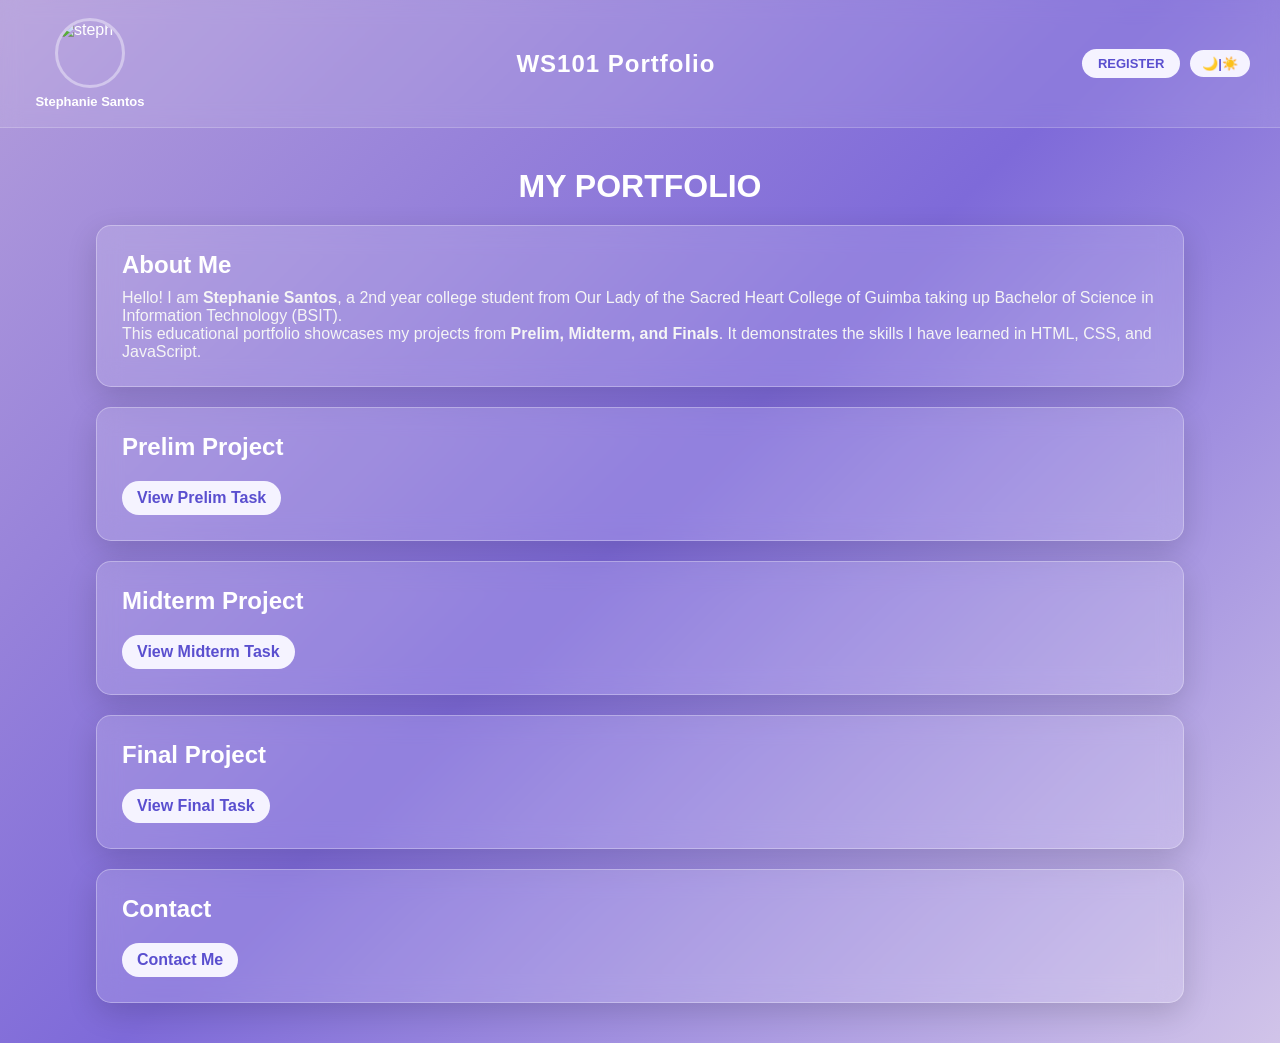
==== index.html @ 36067a89 "Add files via upload" ====
<!DOCTYPE html>
<html>
<head>
  <meta charset="UTF-8">
  <title>WS101 Portfolio | Stephanie Santos</title>
  <link rel="stylesheet" href="style.css">
  <script src="controller.js" defer></script>
</head>

<body>
<header>
  <!-- LEFT: photo + name -->
  <div class="header-left">
    <img src="images/steph.jpg" alt="steph">
    <p>Stephanie Santos</p>
  </div>
 
  <!-- CENTER: title -->
  <div class="header-center">
    <h1>WS101 Portfolio</h1>
  </div>
 
  <!-- RIGHT: buttons -->
  <div class="header-right">
    <a href="register.html" id="registerBtn">REGISTER</a>
    <button id="logoutBtn" style="display:none;">LOGOUT</button>
    <button id="darkToggle">🌙|☀️</button>
  </div>
</header>

<div class="container">

  <h1>MY PORTFOLIO</h1>

  <div class="card">
    <h2>About Me</h2>
    <p>
      Hello! I am <strong>Stephanie Santos</strong>, a 2nd year college student from
      Our Lady of the Sacred Heart College of Guimba taking up
      Bachelor of Science in Information Technology (BSIT).
    </p>
    <p>This educational portfolio showcases my projects from
      <strong>Prelim, Midterm, and Finals</strong>. It demonstrates the skills I
      have learned in HTML, CSS, and JavaScript.</p>
  </div>

  <div class="card">
    <h2>Prelim Project</h2>
    <!-- onclick guard: redirect to login if not logged in -->
    <a href="project/prelim/prelim.html" onclick="return guardLink(event, this.href)">View Prelim Task</a>
  </div>

  <div class="card">
    <h2>Midterm Project</h2>
    <a href="project/midterm/midterm.html" onclick="return guardLink(event, this.href)">View Midterm Task</a>
  </div>

  <div class="card">
    <h2>Final Project</h2>
    <a href="project/finals/finals.html" onclick="return guardLink(event, this.href)">View Final Task</a>
  </div>

  <div class="card">
    <h2>Contact</h2>
    <a href="contact.html">Contact Me</a>
  </div>

</div>

<script>
  // Guard for project links on index.html
  function guardLink(event, href) {
    if (localStorage.getItem("loggedIn") !== "true") {
      event.preventDefault();
      alert("Please log in first to view this content.");
      window.location.href = "login.html";
      return false;
    }
    return true;
  }
</script>

</body>
</html>
---- style.css ----
/* ===== RESET ===== */
*{
  margin:0;
  padding:0;
  box-sizing:border-box;
  font-family: 'Segoe UI', Tahoma, Geneva, Verdana, sans-serif;
}

/* ===== BODY (IMPROVED LIGHT MODE) ===== */
body{
  background: linear-gradient(135deg, #b39ddb, #7e6ad9, #d1c4e9);
  min-height:100vh;
  color:#2c2c2c;
}

/* ===== HEADER ===== */
header {
  display: flex;
  flex-direction: row;
  align-items: center;
  justify-content: space-between;

  background: rgba(255,255,255,0.10);
  backdrop-filter: blur(10px);

  padding: 18px 30px;
  border-bottom: 1px solid rgba(255,255,255,0.2);
  color: white;
}

/* LEFT — photo + name */
.header-left {
  display: flex;
  flex-direction: column;
  align-items: center;
  gap: 6px;
  min-width: 120px;
}

.header-left img {
  width: 70px;
  height: 70px;
  border-radius: 50%;
  border: 3px solid rgba(255,255,255,0.4);
}

.header-left p {
  font-weight: bold;
  font-size: 13px;
  color: white;
  margin: 0;
}

/* CENTER — title */
.header-center {
  flex: 1;
  text-align: center;
}

.header-center h1 {
  font-size: 24px;
  color: white;
  letter-spacing: 1px;
}

/* RIGHT — buttons */
.header-right {
  display: flex;
  flex-direction: row;
  align-items: center;
  gap: 10px;
  min-width: 120px;
  justify-content: flex-end;
}


/* ===== SMALL HEADER BUTTONS ===== */
#registerBtn,
#logoutBtn,
#homeBtn,
#darkToggle {
  width: auto;
  padding: 7px 16px;
  font-size: 13px;
  border-radius: 15px;
  border: none;
  cursor: pointer;
  margin: 0;
  display: inline-block;

  background: #f5f3ff;
  color: #5a4fcf;
  font-weight: bold;
  transition: 0.3s;
  text-decoration: none;
}

#registerBtn:hover,
#logoutBtn:hover,
#homeBtn:hover,
#darkToggle:hover {
  background: #d1c4e9;
}

/* ===== CONTAINER ===== */
.container{
  width:85%;
  margin:40px auto;
  text-align:center;
}

/* TITLE */
.container h1{
  color:white;
  margin-bottom:20px;
}

/* ===== CARD ===== */
.card{
  background: rgba(255,255,255,0.15);
  backdrop-filter: blur(12px);

  padding:25px;
  margin-bottom:20px;
  border-radius:15px;

  box-shadow:0 10px 30px rgba(0,0,0,0.15);
  border:1px solid rgba(255,255,255,0.3);

  text-align:left;
  transition:0.3s;
}

.card:hover{
  transform: translateY(-5px);
}

/* CARD TITLE */
.card h2{
  color:white;
  margin-bottom:10px;
}

/* TEXT */
.card p{
  color:#f5f5f5;
}

/* LINKS */
.card a{
  display:inline-block;
  margin-top:10px;
  padding:8px 15px;

  background:#f5f3ff;
  color:#5a4fcf;

  text-decoration:none;
  border-radius:20px;
  font-weight:bold;
  transition:0.3s;
}

.card a:hover{
  background:#d1c4e9;
}

.link-btn{
  display:block;
  text-align:center;
  margin-top:10px;
  color:#fff;
  text-decoration:none;
  font-weight:bold;
}

.link-btn:hover{
  text-decoration:underline;
}

/* ===== LOGIN / REGISTER ===== */
.login-container{
  width:350px;
  margin:80px auto;

  background: rgba(255,255,255,0.15);
  backdrop-filter: blur(12px);

  padding:30px;
  border-radius:15px;

  box-shadow:0 10px 30px rgba(0,0,0,0.15);
}

#registerBtn{
  display:inline-block;
  text-align:center;
}

/* TITLE */
.login-container h1{
  text-align:center;
  margin-bottom:20px;
  color:white;
}

/* LABEL */
.login-container label{
  display:block;
  margin-top:10px;
  font-weight:bold;
  color:white;
}

/* INPUT */
.login-container input{
  width:100%;
  padding:10px;
  margin-top:5px;
  margin-bottom:10px;

  border:none;
  border-radius:8px;
  outline:none;
}

/* PASSWORD BOX */
.password-box{
  display:flex;
  align-items:center;
  gap:10px;
}

/* SHOW BUTTON */
.show-btn{
  font-size:12px;
  cursor:pointer;
  color:white;
}

/* BUTTON */
button{
  width:100%;
  padding:10px;
  margin-top:15px;

  background:#f5f3ff;
  color:#5a4fcf;

  border:none;
  border-radius:20px;
  font-weight:bold;
  cursor:pointer;
  transition:0.3s;
}

button:hover{
  background:#d1c4e9;
}

/* DARK TOGGLE (SMALL) */
#darkToggle{
  width:auto;
  padding:6px 12px;
  font-size:13px;
  margin:10px auto;
  display:block;
}

/* MESSAGE BOX */
.message-box{
  margin-top:15px;
  padding:10px;
  border-radius:8px;
  font-size:14px;
  text-align:center;
}

/* ===== CONTACT FORM ===== */
.contact-form {
  background: rgba(255,255,255,0.15);
  backdrop-filter: blur(10px);

  padding: 30px;
  max-width: 800px;
  margin: 30px auto;
  border-radius: 15px;
}

.contact-form input,
.contact-form textarea{
  width:100%;
  padding:10px;
  margin-bottom:15px;
  border:none;
  border-radius:8px;
  outline:none;
}

/* ===== DARK MODE ===== */
body.dark-mode{
  background: linear-gradient(135deg, #0f0c29, #302b63, #24243e);
  color:#f5f5f5;
}

body.dark-mode header{
  background: rgba(0,0,0,0.3);
}

body.dark-mode .card,
body.dark-mode .login-container,
body.dark-mode .contact-form{
  background: rgba(0,0,0,0.4);
  border:1px solid rgba(255,255,255,0.1);
}

body.dark-mode .card p{
  color:#ddd;
}

body.dark-mode button,
body.dark-mode .card a{
  background:#8675A9;
  color:white;
}

body.dark-mode button:hover,
body.dark-mode .card a:hover{
  background:#C3AED6;
  color:black;
}

/* ===== RESPONSIVE ===== */
@media(max-width:768px){
  .container{
    width:95%;
  }

  .login-container{
    width:90%;
  }
}
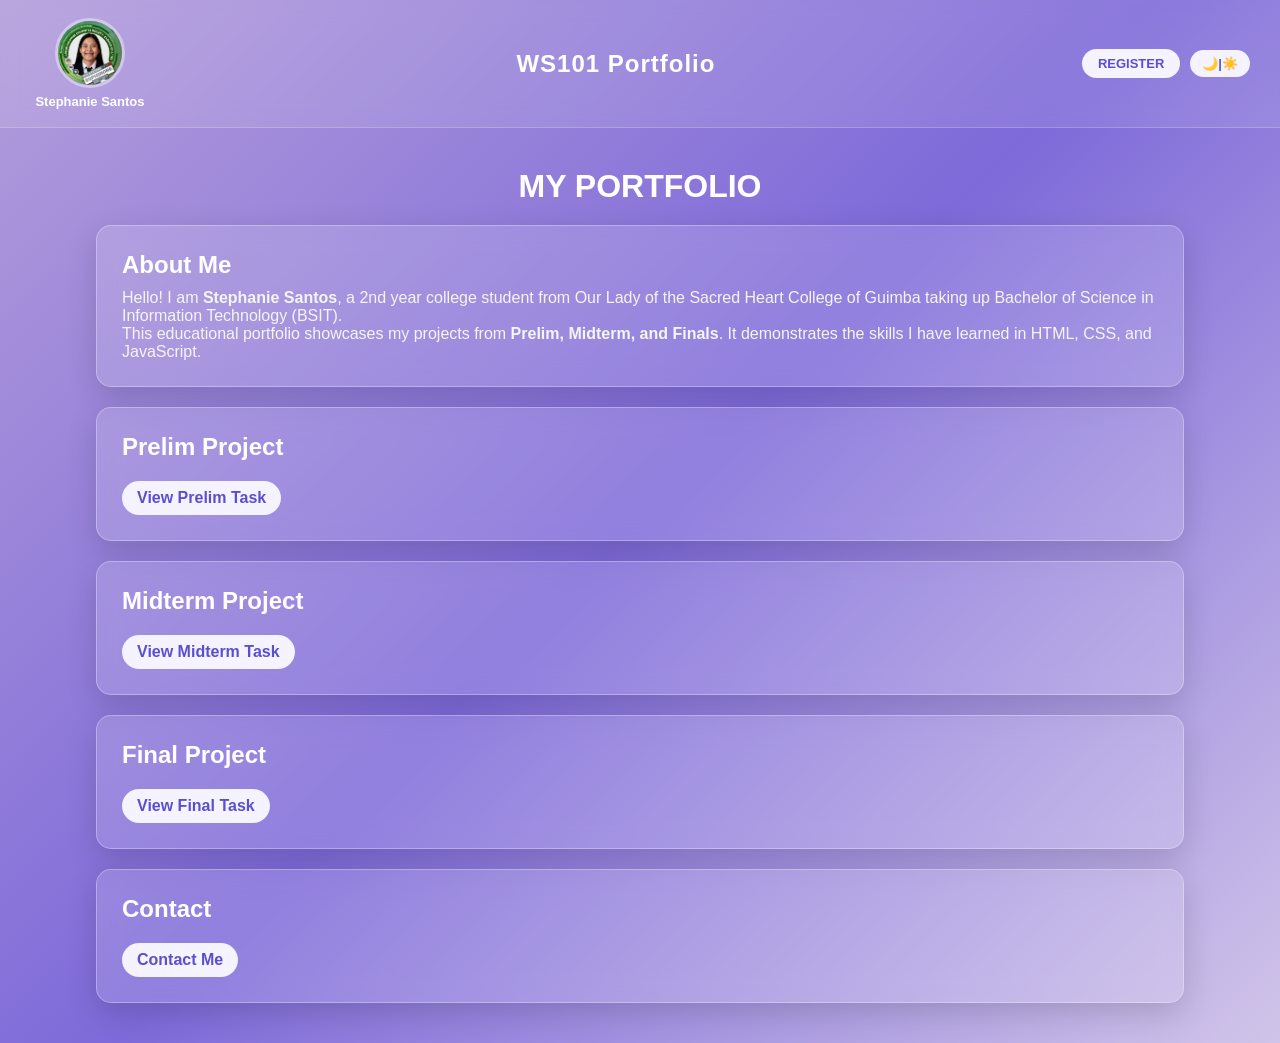
==== commit cf69c60b: "Update index.html" ====
--- a/index.html
+++ b/index.html
@@ -2,6 +2,32 @@
 <html>
 <head>
   <meta charset="UTF-8">
+  <!-- Content Security Policy (basic safe setup) -->
+<meta http-equiv="Content-Security-Policy" content="
+default-src 'self';
+img-src 'self' data: https:;
+script-src 'self' 'unsafe-inline' https:;
+style-src 'self' 'unsafe-inline' https:;
+font-src 'self' https:;
+connect-src 'self' https:;
+">
+
+<!-- X-Content-Type-Options (NOT fully fixable via meta, but included for completeness) -->
+<meta http-equiv="X-Content-Type-Options" content="nosniff">
+
+<!-- Referrer Policy -->
+<meta name="referrer" content="no-referrer-when-downgrade">
+
+<!-- Permissions Policy (limited support in meta, but helps a bit) -->
+<meta http-equiv="Permissions-Policy" content="
+geolocation=(),
+camera=(),
+microphone=(),
+fullscreen=(self)
+">
+
+<!-- Basic security hint -->
+<meta name="viewport" content="width=device-width, initial-scale=1.0">
   <title>WS101 Portfolio | Stephanie Santos</title>
   <link rel="stylesheet" href="style.css">
   <script src="controller.js" defer></script>
@@ -81,4 +107,4 @@
 </script>
 
 </body>
-</html>+</html>
